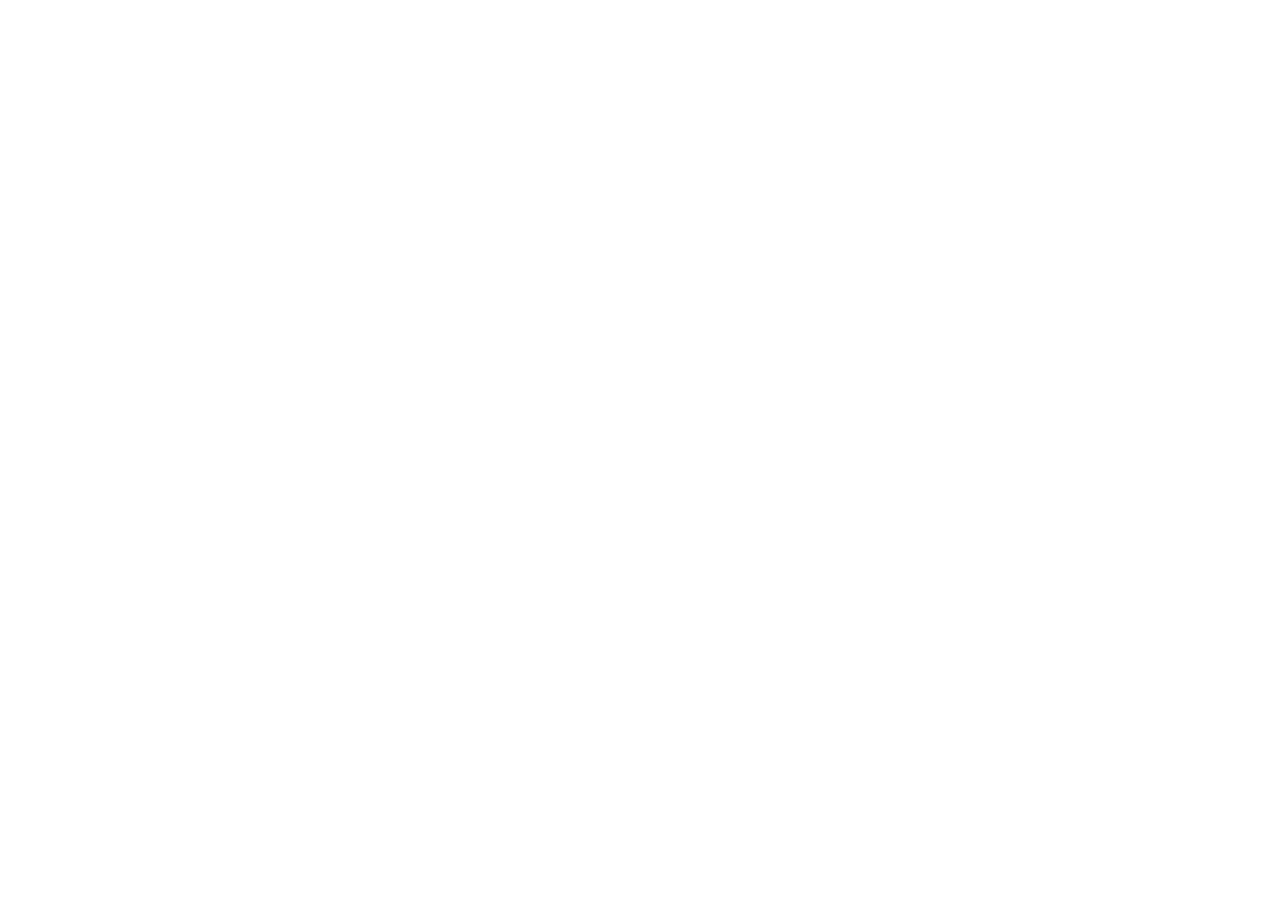
==== index.html @ 4673f3ad "quiz udkast" ====
<!DOCTYPE html>
<html lang="da">
<head>
    <meta charset="UTF-8">
    <meta name="viewport" content="width=device-width, initial-scale=1.0">
    <title>Document</title>
</head>
<body>
    
</body>
</html>
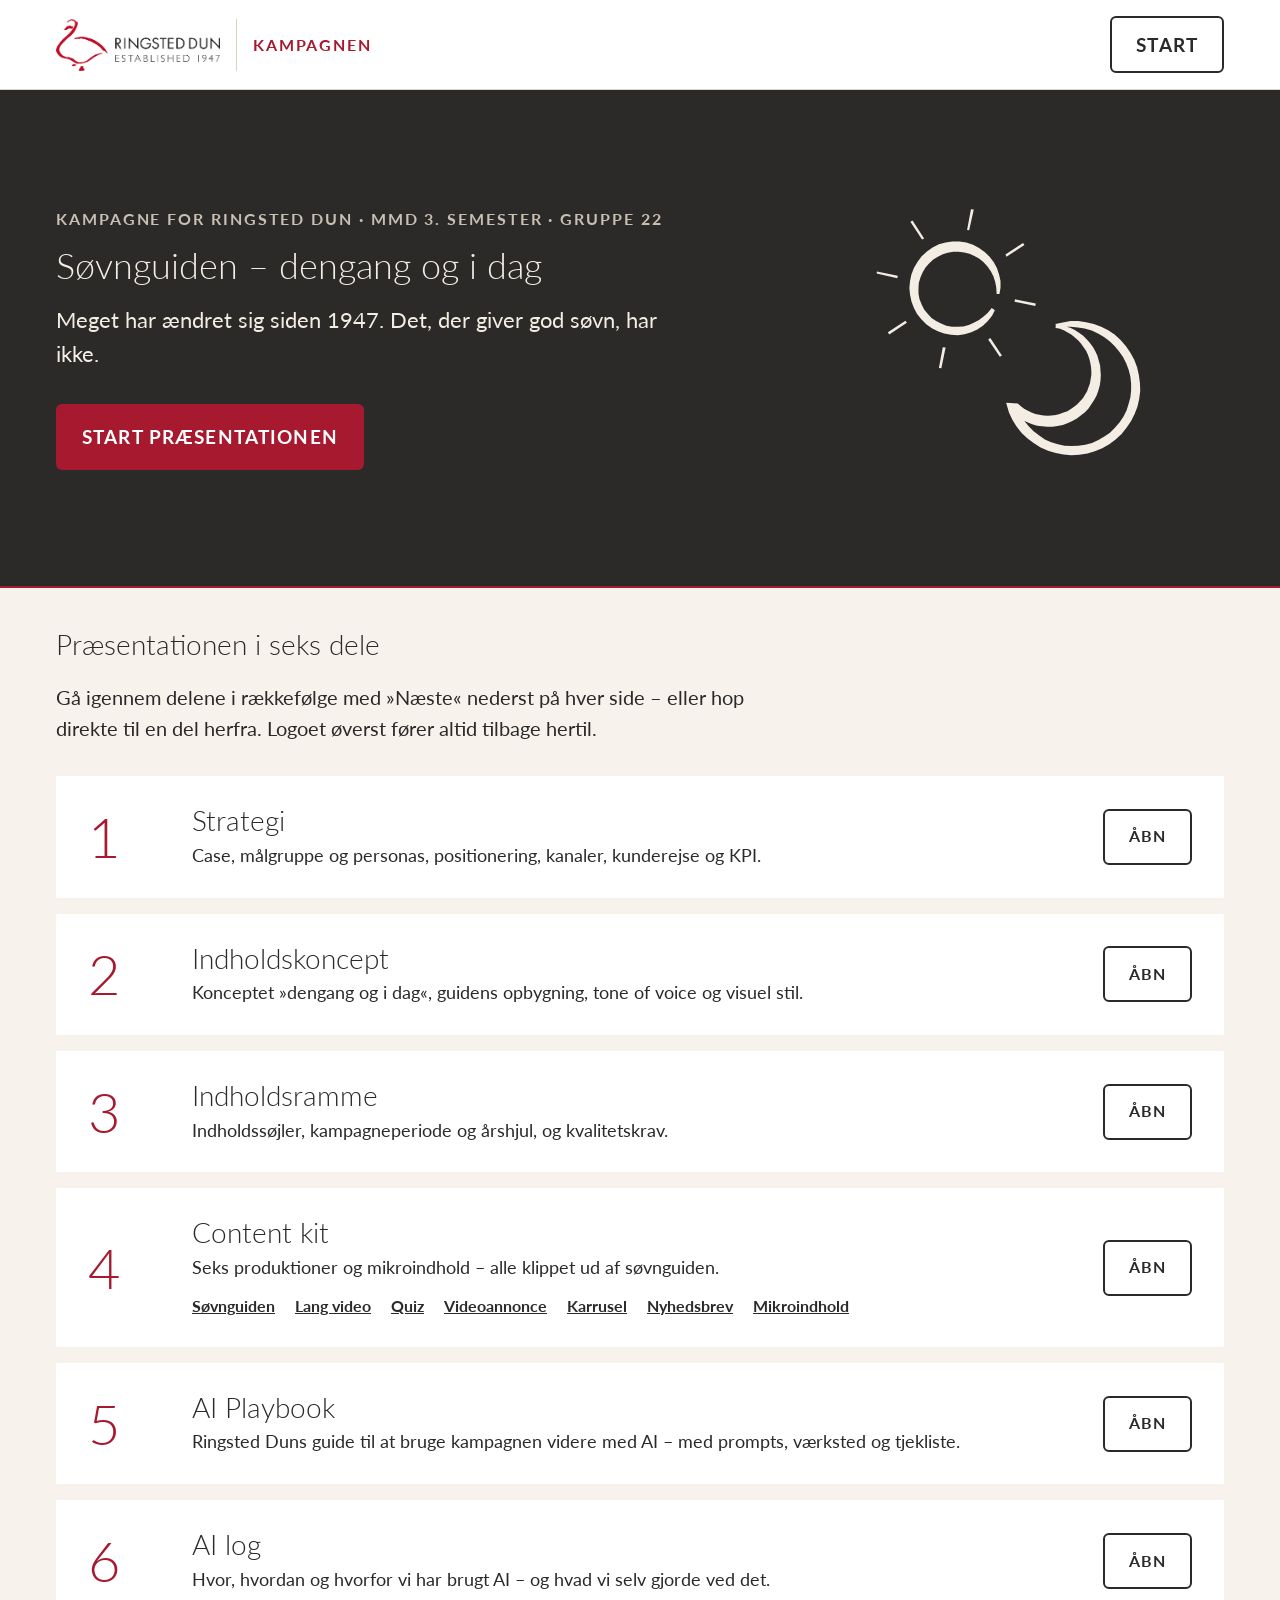
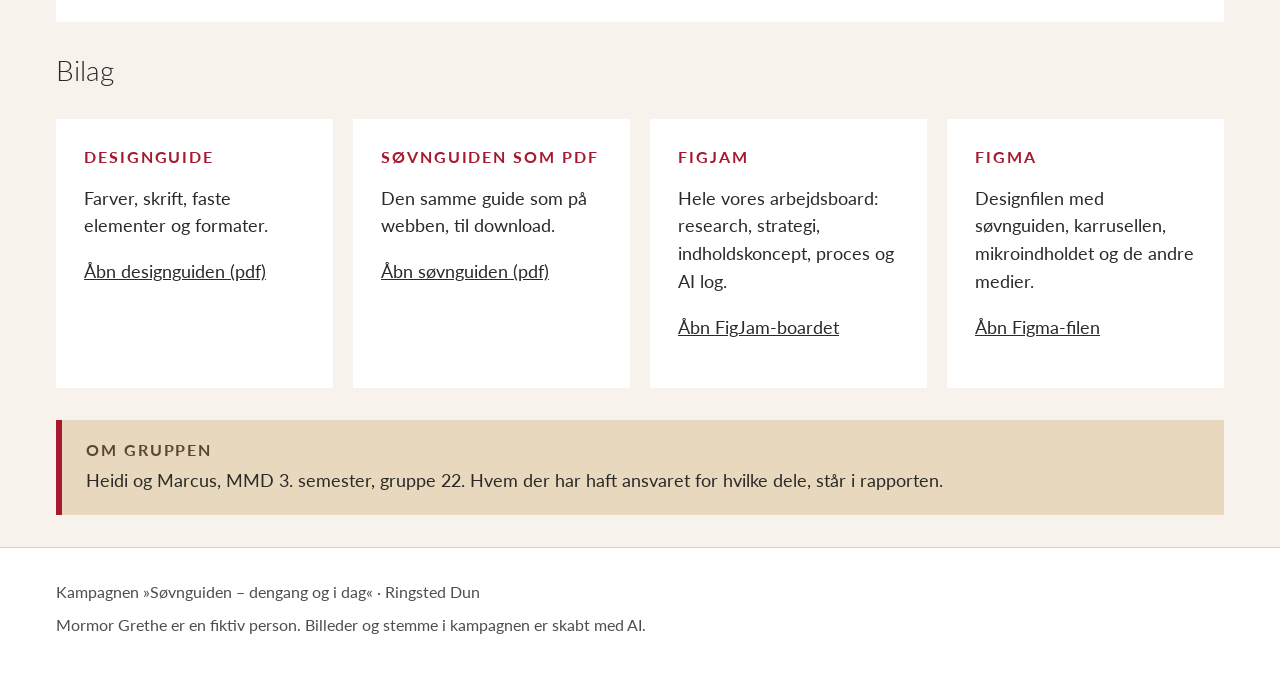
==== commit e0d25c60: "digital præsentation opsætning" ====
--- a/index.html
+++ b/index.html
@@ -1,11 +1,148 @@
 <!DOCTYPE html>
 <html lang="da">
 <head>
-    <meta charset="UTF-8">
-    <meta name="viewport" content="width=device-width, initial-scale=1.0">
-    <title>Document</title>
+  <meta charset="UTF-8">
+  <meta name="viewport" content="width=device-width, initial-scale=1.0">
+  <title>Søvnguiden – dengang og i dag · Kampagne for Ringsted Dun · Gruppe 22</title>
+  <!-- Skrifterne fra designguide v2: Lato til alt, EB Garamond kursiv kun til Grethes stemme -->
+  <link rel="preconnect" href="https://fonts.googleapis.com">
+  <link rel="preconnect" href="https://fonts.gstatic.com" crossorigin>
+  <link href="https://fonts.googleapis.com/css2?family=EB+Garamond:ital,wght@0,400..800;1,400..800&family=Lato:ital,wght@0,100;0,300;0,400;0,700;0,900;1,100;1,300;1,400;1,700;1,900&display=swap" rel="stylesheet">
+  <!-- Samme design som playbooken (playbook.css) + det nye til præsentationen (praesentation.css) -->
+  <link rel="stylesheet" href="css/playbook.css">
+  <link rel="stylesheet" href="css/praesentation.css">
 </head>
 <body>
-    
+
+  <a class="spring-over" href="#indhold">Spring til indholdet</a>
+
+  <header class="hoved">
+    <div class="hoved__linje indhold">
+      <a class="hoved__logo" href="index.html">
+        <img src="img/playbook/RDU_logo_aflang.png" alt="Ringsted Dun – Established 1947">
+        <span>Kampagnen</span>
+      </a>
+      <a class="knap knap--sekundaer hoved__pdf" href="strategi.html">Start</a>
+    </div>
+  </header>
+
+  <main id="indhold">
+
+    <!-- ===== FORSIDEBÅNDET ===== -->
+    <section class="forside" aria-labelledby="titel">
+      <div class="indhold forside__gitter">
+        <div>
+          <p class="forside__etiket">Kampagne for Ringsted Dun · MMD 3. semester · Gruppe 22</p>
+          <h1 class="forside__titel" id="titel">Søvnguiden – dengang og i dag</h1>
+          <p class="forside__tekst">Meget har ændret sig siden 1947. Det, der giver god søvn, har ikke.</p>
+          <a class="knap knap--primaer forside__knap" href="strategi.html">Start præsentationen</a>
+        </div>
+        <figure class="forside__illustration">
+          <img src="img/guide/sol_og_maane_hvid.svg" alt="">
+        </figure>
+      </div>
+    </section>
+
+    <div class="indhold">
+
+      <h2>Præsentationen i seks dele</h2>
+      <p class="ingress">Gå igennem delene i rækkefølge med »Næste« nederst på hver side – eller hop direkte til en del herfra. Logoet øverst fører altid tilbage hertil.</p>
+
+      <!-- ===== KAPITLERNE =====
+           Ét <li class="kapitel"> pr. del. Nummeret skrives af CSS (counter), så det passer af sig selv.
+           Ny del: kopiér et <li>, og husk at rette »Del x af 6« og Forrige/Næste på siderne -->
+      <ol class="kapitler">
+        <li class="kapitel">
+          <div>
+            <h3>Strategi</h3>
+            <p>Case, målgruppe og personas, positionering, kanaler, kunderejse og KPI.</p>
+          </div>
+          <a class="knap knap--sekundaer" href="strategi.html">Åbn <span class="sr-only">Strategi</span></a>
+        </li>
+        <li class="kapitel">
+          <div>
+            <h3>Indholdskoncept</h3>
+            <p>Konceptet »dengang og i dag«, guidens opbygning, tone of voice og visuel stil.</p>
+          </div>
+          <a class="knap knap--sekundaer" href="indholdskoncept.html">Åbn <span class="sr-only">Indholdskoncept</span></a>
+        </li>
+        <li class="kapitel">
+          <div>
+            <h3>Indholdsramme</h3>
+            <p>Indholdssøjler, kampagneperiode og årshjul, og kvalitetskrav.</p>
+          </div>
+          <a class="knap knap--sekundaer" href="indholdsramme.html">Åbn <span class="sr-only">Indholdsramme</span></a>
+        </li>
+        <li class="kapitel">
+          <div>
+            <h3>Content kit</h3>
+            <p>Seks produktioner og mikroindhold – alle klippet ud af søvnguiden.</p>
+            <ul class="kapitel__under" aria-label="Produktionerne">
+              <li><a href="guide.html">Søvnguiden</a></li>
+              <li><a href="content-kit.html#video">Lang video</a></li>
+              <li><a href="quiz.html">Quiz</a></li>
+              <li><a href="content-kit.html#annonce">Videoannonce</a></li>
+              <li><a href="content-kit.html#karrusel">Karrusel</a></li>
+              <li><a href="content-kit.html#nyhedsbrev">Nyhedsbrev</a></li>
+              <li><a href="content-kit.html#mikro">Mikroindhold</a></li>
+            </ul>
+          </div>
+          <a class="knap knap--sekundaer" href="content-kit.html">Åbn <span class="sr-only">Content kit</span></a>
+        </li>
+        <li class="kapitel">
+          <div>
+            <h3>AI Playbook</h3>
+            <p>Ringsted Duns guide til at bruge kampagnen videre med AI – med prompts, værksted og tjekliste.</p>
+          </div>
+          <a class="knap knap--sekundaer" href="playbook.html">Åbn <span class="sr-only">AI Playbook</span></a>
+        </li>
+        <li class="kapitel">
+          <div>
+            <h3>AI log</h3>
+            <p>Hvor, hvordan og hvorfor vi har brugt AI – og hvad vi selv gjorde ved det.</p>
+          </div>
+          <a class="knap knap--sekundaer" href="ai-log.html">Åbn <span class="sr-only">AI log</span></a>
+        </li>
+      </ol>
+
+      <h2>Bilag</h2>
+      <div class="kort-gitter kort-gitter--fire">
+        <article class="kort">
+          <h3>Designguide</h3>
+          <p>Farver, skrift, faste elementer og formater.</p>
+          <p><a href="../RD_Designguide.pdf">Åbn designguiden (pdf)</a></p>
+        </article>
+        <article class="kort">
+          <h3>Søvnguiden som pdf</h3>
+          <p>Den samme guide som på webben, til download.</p>
+          <p><a href="pdf/soevnguiden.pdf">Åbn søvnguiden (pdf)</a></p>
+        </article>
+        <article class="kort">
+          <h3>FigJam</h3>
+          <p>Hele vores arbejdsboard: research, strategi, indholdskoncept, proces og AI log.</p>
+          <p><a href="https://www.figma.com/board/niiu0S9VnHbLkp0h1nYT3d/Ringsted-Dun">Åbn FigJam-boardet</a></p>
+        </article>
+        <article class="kort">
+          <h3>Figma</h3>
+          <p>Designfilen med søvnguiden, karrusellen, mikroindholdet og de andre medier.</p>
+          <p><a href="https://www.figma.com/design/D2hHAomOqdgr0AzTombe8k/RD---Content--div.-medier-">Åbn Figma-filen</a></p>
+        </article>
+      </div>
+
+      <div class="note">
+        <h3>Om gruppen</h3>
+        <p>Heidi og Marcus, MMD 3. semester, gruppe 22. Hvem der har haft ansvaret for hvilke dele, står i rapporten.</p>
+      </div>
+
+    </div>
+  </main>
+
+  <footer class="bund">
+    <div class="indhold">
+      <p>Kampagnen »Søvnguiden – dengang og i dag« · Ringsted Dun</p>
+      <p>Mormor Grethe er en fiktiv person. Billeder og stemme i kampagnen er skabt med AI.</p>
+    </div>
+  </footer>
+
 </body>
-</html>+</html>
--- a/css/playbook.css
+++ b/css/playbook.css
@@ -0,0 +1,1649 @@
+@charset "UTF-8";
+.lato-thin {
+  font-family: "Lato", sans-serif;
+  font-weight: 100;
+  font-style: normal;
+}
+
+.lato-thin-italic {
+  font-family: "Lato", sans-serif;
+  font-weight: 100;
+  font-style: italic;
+}
+
+.lato-light {
+  font-family: "Lato", sans-serif;
+  font-weight: 300;
+  font-style: normal;
+}
+
+.lato-light-italic {
+  font-family: "Lato", sans-serif;
+  font-weight: 300;
+  font-style: italic;
+}
+
+.lato-regular {
+  font-family: "Lato", sans-serif;
+  font-weight: 400;
+  font-style: normal;
+}
+
+.lato-regular-italic {
+  font-family: "Lato", sans-serif;
+  font-weight: 400;
+  font-style: italic;
+}
+
+.lato-bold {
+  font-family: "Lato", sans-serif;
+  font-weight: 700;
+  font-style: normal;
+}
+
+.lato-bold-italic {
+  font-family: "Lato", sans-serif;
+  font-weight: 700;
+  font-style: italic;
+}
+
+.lato-black {
+  font-family: "Lato", sans-serif;
+  font-weight: 900;
+  font-style: normal;
+}
+
+.lato-black-italic {
+  font-family: "Lato", sans-serif;
+  font-weight: 900;
+  font-style: italic;
+}
+
+.eb-garamond-italic {
+  font-family: "EB Garamond", Georgia, serif;
+  font-optical-sizing: auto;
+  font-weight: 400;
+  font-style: italic;
+}
+
+* {
+  box-sizing: border-box;
+}
+
+body {
+  margin: 0;
+  background: #F7F3EC;
+  color: #2B2A29;
+  font-family: "Lato", sans-serif;
+  font-size: 1.125rem;
+  font-weight: 400;
+  line-height: 1.55;
+}
+
+h1, h2, h3 {
+  font-family: "Lato", sans-serif;
+  font-weight: 300;
+  line-height: 1.2;
+  margin: 0 0 1rem;
+}
+h1:focus, h2:focus, h3:focus {
+  outline: none;
+}
+
+h1 {
+  font-size: 2.25rem;
+}
+
+h2 {
+  font-size: 1.75rem;
+}
+
+img {
+  max-width: 100%;
+  display: block;
+}
+
+.top {
+  padding: 1rem 1.5rem;
+  border-bottom: 1px solid #D8D1C6;
+}
+.top__afsender {
+  font-family: "Lato", sans-serif;
+  font-size: 1rem;
+  font-weight: 700;
+  text-transform: uppercase;
+  letter-spacing: 0.12em;
+  margin: 0;
+  color: #A6192E;
+  text-align: center;
+}
+
+.bund {
+  max-width: 40rem;
+  margin: 3rem auto 0;
+  padding: 1.5rem;
+  border-top: 1px solid #D8D1C6;
+  color: #4F4E4D;
+  font-size: 1rem;
+}
+.bund p {
+  margin: 0 0 0.5rem;
+}
+
+.knap:focus-visible {
+  outline: 3px solid #A6192E;
+  outline-offset: 3px;
+}
+.knap {
+  display: block;
+  width: 100%;
+  min-height: 56px;
+  padding: 0.75rem 1.5rem;
+  border: 2px solid transparent;
+  border-radius: 6px;
+  font-family: "Lato", sans-serif;
+  font-size: 1.1875rem;
+  font-weight: 700;
+  text-transform: uppercase;
+  letter-spacing: 0.06em;
+  cursor: pointer;
+}
+.knap--primaer {
+  background: #A6192E;
+  color: #FFFFFF;
+  margin-top: 1.5rem;
+}
+.knap--primaer:hover {
+  background: #2B2A29;
+}
+.knap--valg {
+  font-family: "Lato", sans-serif;
+  font-size: 1.1875rem;
+  font-weight: 700;
+  text-transform: uppercase;
+  letter-spacing: 0.12em;
+  background: #FFFFFF;
+  color: #2B2A29;
+  border-color: #2B2A29;
+}
+.knap--valg:hover:not(:disabled) {
+  background: #E7D8BE;
+}
+.knap--valg:disabled {
+  cursor: default;
+  opacity: 0.55;
+}
+.knap--valgt:disabled {
+  opacity: 1;
+  background: #2B2A29;
+  color: #FFFFFF;
+}
+.knap--valgt.knap--rigtig:disabled {
+  background: #2F6B3A;
+  border-color: #2F6B3A;
+}
+.knap--sekundaer {
+  background: transparent;
+  color: #2B2A29;
+  border-color: #2B2A29;
+}
+.knap--sekundaer:hover {
+  background: #E7D8BE;
+}
+.knap--link {
+  background: none;
+  color: #2B2A29;
+  text-decoration: underline;
+  text-transform: none;
+  letter-spacing: 0;
+  font-size: 1.125rem;
+  font-weight: 400;
+  min-height: 48px;
+}
+
+body {
+  font-family: "Lato", sans-serif;
+}
+
+h1, h2, h3 {
+  font-family: "Lato", sans-serif;
+  font-weight: 300;
+  line-height: 1.2;
+}
+
+h3 {
+  font-size: 1.75rem;
+  margin: 2.5rem 0 0.75rem;
+}
+
+a {
+  color: #2B2A29;
+}
+
+code {
+  font-family: "Lato", sans-serif;
+  font-size: 0.9em;
+  background: #E7D8BE;
+  padding: 0.1rem 0.3rem;
+  overflow-wrap: anywhere;
+}
+
+.sr-only {
+  position: absolute;
+  width: 1px;
+  height: 1px;
+  overflow: hidden;
+  clip: rect(0, 0, 0, 0);
+  white-space: nowrap;
+}
+
+.spring-over {
+  position: absolute;
+  left: 8px;
+  top: -100px;
+  z-index: 100;
+  padding: 12px 18px;
+  background: #2B2A29;
+  color: #FFFFFF;
+  font-weight: 700;
+}
+
+.spring-over:focus {
+  top: 8px;
+}
+
+.indhold {
+  max-width: 76rem;
+  margin: 0 auto;
+  padding: 0 1.5rem;
+}
+
+.knap {
+  font-family: "Lato", sans-serif;
+  font-size: 1.1875rem;
+  text-transform: uppercase;
+  letter-spacing: 0.06em;
+  text-decoration: none;
+}
+
+.knap--sekundaer:hover {
+  background: #E7D8BE;
+}
+
+.knap--link {
+  text-transform: none;
+  letter-spacing: 0;
+  font-size: 1rem;
+}
+
+.hoved {
+  background: #FFFFFF;
+  border-bottom: 1px solid #D8D1C6;
+}
+
+.hoved__linje {
+  display: flex;
+  align-items: center;
+  justify-content: space-between;
+  gap: 1.5rem;
+  padding-top: 1rem;
+  padding-bottom: 1rem;
+}
+
+.hoved__logo {
+  display: flex;
+  align-items: center;
+  gap: 1rem;
+  text-decoration: none;
+}
+
+.hoved__logo img {
+  height: 52px;
+  width: auto;
+}
+
+.hoved__logo span {
+  margin: 0;
+  font-family: "Lato", sans-serif;
+  font-size: 1rem;
+  font-weight: 700;
+  letter-spacing: 0.12em;
+  text-transform: uppercase;
+  color: #A6192E;
+  padding-left: 1rem;
+  border-left: 1px solid #D8D1C6;
+  line-height: 52px;
+}
+
+.hoved__pdf {
+  display: inline-flex;
+  align-items: center;
+  flex-shrink: 0;
+  width: auto;
+  min-height: 48px;
+  font-size: 1.1875rem;
+}
+
+.soeg {
+  position: relative;
+  flex: 0 1 26rem;
+}
+
+.soeg input {
+  width: 100%;
+  min-height: 48px;
+  padding: 0.5rem 1rem;
+  border: 1px solid #D8D1C6;
+  border-radius: 24px;
+  background: #F7F3EC;
+  font-family: "Lato", sans-serif;
+  font-size: 1rem;
+}
+
+.soeg input:focus-visible {
+  outline: 3px solid #A6192E;
+  outline-offset: 2px;
+}
+
+.soeg__resultater {
+  position: absolute;
+  top: calc(100% + 0.5rem);
+  left: 0;
+  right: 0;
+  z-index: 50;
+  max-height: 70vh;
+  overflow-y: auto;
+  margin: 0;
+  padding: 0.5rem 0;
+  list-style: none;
+  background: #FFFFFF;
+  border: 1px solid #D8D1C6;
+  box-shadow: 0 8px 24px rgba(43, 42, 41, 0.12);
+}
+
+.soeg__resultater[hidden] {
+  display: none;
+}
+
+.soeg__resultater a {
+  display: block;
+  padding: 0.5rem 1rem;
+  text-decoration: none;
+}
+
+.soeg__resultater a:hover,
+.soeg__resultater a:focus-visible {
+  background: #E7D8BE;
+  outline: none;
+}
+
+.soeg__resultater small {
+  margin: 0;
+  font-family: "Lato", sans-serif;
+  font-size: 1rem;
+  font-weight: 700;
+  letter-spacing: 0.12em;
+  text-transform: uppercase;
+  color: #A6192E;
+  display: block;
+}
+
+.soeg__resultater mark {
+  background: #E7D8BE;
+  color: inherit;
+  font-weight: 700;
+}
+
+.soeg__tom {
+  padding: 0.5rem 1rem;
+  color: #4F4E4D;
+}
+
+.menu {
+  border-top: 1px solid #D8D1C6;
+}
+
+.menu ul {
+  display: flex;
+  flex-wrap: wrap;
+  gap: 0 2rem;
+  list-style: none;
+}
+
+.menu a {
+  display: block;
+  padding: 1rem 0 0.75rem;
+  border-bottom: 3px solid transparent;
+  text-decoration: none;
+  font-weight: 700;
+}
+
+.menu a:hover {
+  border-bottom-color: #D8D1C6;
+}
+
+.menu a:focus-visible {
+  outline: 3px solid #A6192E;
+  outline-offset: 2px;
+}
+
+.menu a.aktiv {
+  border-bottom-color: #A6192E;
+}
+
+@media (max-width: 700px) {
+  .hoved__linje {
+    flex-wrap: wrap;
+  }
+  .soeg {
+    flex-basis: 100%;
+  }
+  .menu ul {
+    gap: 0 1.25rem;
+  }
+}
+.afsnit[hidden] {
+  display: none;
+}
+
+.afsnit {
+  padding-bottom: 3rem;
+}
+
+.afsnit h2:focus,
+.afsnit h1:focus {
+  outline: none;
+}
+
+.afsnit__top {
+  margin-bottom: 2rem;
+  padding: 3rem 0 2rem;
+  border-bottom: 1px solid #D8D1C6;
+}
+
+.afsnit__top h2 {
+  font-size: 2.25rem;
+  margin-bottom: 0.5rem;
+}
+
+.afsnit__top p {
+  max-width: 44rem;
+  margin: 0;
+  font-size: 1.25rem;
+}
+
+.forside {
+  margin-bottom: 2.5rem;
+  padding: 4.5rem 0;
+  background: #2B2A29;
+  color: #F3EDE4;
+  border-bottom: 2px solid #A6192E;
+}
+
+.forside__gitter {
+  display: grid;
+  grid-template-columns: minmax(0, 1fr) minmax(0, 26rem);
+  gap: 3rem;
+  align-items: center;
+}
+
+.forside__illustration {
+  margin: 0;
+}
+
+.forside__illustration[hidden] {
+  display: none;
+}
+
+.forside__illustration img {
+  width: 100%;
+  max-height: 22rem;
+  -o-object-fit: contain;
+     object-fit: contain;
+}
+
+@media (max-width: 800px) {
+  .forside__gitter {
+    grid-template-columns: minmax(0, 1fr);
+  }
+  .forside__illustration img {
+    max-height: 14rem;
+  }
+}
+.forside__etiket {
+  margin: 0;
+  font-family: "Lato", sans-serif;
+  font-size: 1rem;
+  font-weight: 700;
+  letter-spacing: 0.12em;
+  text-transform: uppercase;
+  color: #C9BFB2;
+}
+
+.forside__titel {
+  margin: 0.75rem 0 1rem;
+  font-size: 2.25rem;
+  font-weight: 300;
+}
+
+.forside__tekst {
+  max-width: 40rem;
+  margin: 0;
+  font-size: 1.375rem;
+}
+
+.forside__knap {
+  display: inline-block;
+  width: auto;
+  margin-top: 2rem;
+  line-height: 2;
+}
+
+.bladr {
+  display: flex;
+  justify-content: space-between;
+  gap: 1rem;
+  max-width: 76rem;
+  margin: 3rem auto 0;
+  padding: 1.5rem 1.5rem 0;
+  border-top: 1px solid #D8D1C6;
+}
+
+.bladr a {
+  display: inline-flex;
+  flex-direction: column;
+  gap: 0.25rem;
+  min-height: 56px;
+  padding: 0.5rem 0;
+  text-decoration: none;
+}
+
+.bladr a:focus-visible {
+  outline: 3px solid #A6192E;
+  outline-offset: 3px;
+}
+
+.bladr a span {
+  margin: 0;
+  font-family: "Lato", sans-serif;
+  font-size: 1rem;
+  font-weight: 700;
+  letter-spacing: 0.12em;
+  text-transform: uppercase;
+  color: #A6192E;
+}
+
+.bladr a:hover strong {
+  text-decoration: underline;
+}
+
+.bladr__naeste {
+  margin-left: auto;
+  text-align: right;
+}
+
+.kort-gitter {
+  display: grid;
+  grid-template-columns: repeat(auto-fill, minmax(18rem, 1fr));
+  gap: 1.25rem;
+  margin: 2rem 0;
+}
+
+.kort-gitter--tre {
+  grid-template-columns: repeat(auto-fill, minmax(min(100%, 20rem), 1fr));
+}
+
+.kort {
+  background: #FFFFFF;
+  padding: 1.75rem;
+}
+
+.kort h3 {
+  margin: 0;
+  font-family: "Lato", sans-serif;
+  font-size: 1rem;
+  font-weight: 700;
+  letter-spacing: 0.12em;
+  text-transform: uppercase;
+  color: #A6192E;
+  margin-bottom: 0.75rem;
+}
+
+.kort ul,
+.kort ol {
+  margin: 0 0 0.75rem;
+  padding-left: 1.25rem;
+}
+
+.kort li {
+  margin-bottom: 0.4rem;
+}
+
+.to-spalter {
+  display: grid;
+  grid-template-columns: repeat(auto-fit, minmax(min(100%, 24rem), 1fr));
+  gap: 0 3rem;
+}
+
+.tabel-ramme {
+  overflow-x: auto;
+  margin-bottom: 1.5rem;
+}
+
+.tabel {
+  width: 100%;
+  border-collapse: collapse;
+  background: #FFFFFF;
+  font-size: 1rem;
+}
+
+.tabel th,
+.tabel td {
+  text-align: left;
+  vertical-align: top;
+  padding: 0.75rem 1rem;
+  border-bottom: 1px solid #D8D1C6;
+}
+
+.tabel th {
+  margin: 0;
+  font-family: "Lato", sans-serif;
+  font-size: 1rem;
+  font-weight: 700;
+  letter-spacing: 0.12em;
+  text-transform: uppercase;
+  color: #5B4632;
+  background: #E7D8BE;
+}
+
+.ordliste {
+  margin: 0;
+  background: #FFFFFF;
+  padding: 0.5rem 1.5rem;
+}
+
+.ordliste dt {
+  margin: 0;
+  font-family: "Lato", sans-serif;
+  font-size: 1rem;
+  font-weight: 700;
+  letter-spacing: 0.12em;
+  text-transform: uppercase;
+  color: #A6192E;
+  padding-top: 1rem;
+}
+
+.ordliste dd {
+  margin: 0.25rem 0 0;
+  padding-bottom: 1rem;
+  border-bottom: 1px solid #D8D1C6;
+}
+
+.ordliste dd:last-child {
+  border-bottom: 0;
+}
+
+.note {
+  margin: 2rem 0;
+  padding: 1.25rem 1.5rem;
+  background: #E7D8BE;
+  border-left: 6px solid #A6192E;
+}
+
+.note h3 {
+  margin: 0;
+  font-family: "Lato", sans-serif;
+  font-size: 1rem;
+  font-weight: 700;
+  letter-spacing: 0.12em;
+  text-transform: uppercase;
+  color: #5B4632;
+  margin-bottom: 0.5rem;
+}
+
+.note p {
+  margin: 0;
+}
+
+.laering {
+  padding-left: 1.5rem;
+}
+
+.laering li {
+  margin-bottom: 0.75rem;
+}
+
+.laering li::marker {
+  color: #A6192E;
+  font-weight: 700;
+}
+
+.soejler {
+  display: grid;
+  grid-template-columns: repeat(auto-fit, minmax(min(100%, 13rem), 1fr));
+  gap: 1rem;
+  margin-bottom: 2rem;
+}
+
+.soejle {
+  padding: 1.5rem;
+  background: #FFFFFF;
+}
+
+.soejle p {
+  margin: 0 0 0.75rem;
+}
+
+.soejle h4 {
+  margin: 0 0 0.25rem;
+  font-size: 1.375rem;
+  font-weight: 300;
+}
+
+.soejle__andel {
+  font-size: 2.5rem;
+  font-weight: 300;
+  line-height: 1;
+  color: #A6192E;
+}
+
+.soejle__spoergsmaal {
+  color: #5B4632;
+  font-weight: 700;
+}
+
+.soejle__eks {
+  padding-top: 0.75rem;
+  border-top: 1px solid #D8D1C6;
+  color: #4F4E4D;
+}
+
+.tabel--tal td + td {
+  text-align: center;
+}
+
+.tabel--tal small {
+  display: block;
+  color: #4F4E4D;
+  font-size: 1rem;
+}
+
+.maaneder {
+  display: grid;
+  grid-template-columns: repeat(auto-fill, minmax(min(100%, 15rem), 1fr));
+  gap: 1rem;
+  margin: 0;
+  padding: 0;
+  list-style: none;
+}
+
+.maaned {
+  padding: 1.25rem;
+  background: #FFFFFF;
+}
+
+.maaned p {
+  margin: 0 0 0.5rem;
+}
+
+.maaned__navn {
+  margin: 0;
+  font-family: "Lato", sans-serif;
+  font-size: 1rem;
+  font-weight: 700;
+  letter-spacing: 0.12em;
+  text-transform: uppercase;
+  color: #A6192E;
+}
+
+.maaned__fase {
+  font-weight: 700;
+}
+
+.maaned--kampagne {
+  background: #E7D8BE;
+  border-left: 6px solid #A6192E;
+}
+
+.faner {
+  display: flex;
+  flex-wrap: wrap;
+  gap: 0.5rem;
+  margin-bottom: 2rem;
+}
+
+.faner[hidden] {
+  display: none;
+}
+
+.faner .knap {
+  display: inline-block;
+  width: auto;
+  min-height: 48px;
+  font-size: 1rem;
+}
+
+.faner .knap--aktiv {
+  background: #2B2A29;
+  color: #FFFFFF;
+  border-color: #2B2A29;
+}
+
+.vaerksted {
+  display: grid;
+  grid-template-columns: minmax(0, 1fr) minmax(0, 26rem);
+  gap: 3rem;
+  align-items: start;
+}
+
+.vaerksted[hidden] {
+  display: none;
+}
+
+.vaerksted__side {
+  position: sticky;
+  top: 1rem;
+}
+
+@media (max-width: 1000px) {
+  .vaerksted {
+    grid-template-columns: minmax(0, 1fr);
+  }
+  .vaerksted__side {
+    position: static;
+  }
+}
+.side__etiket {
+  margin: 0;
+  font-family: "Lato", sans-serif;
+  font-size: 1rem;
+  font-weight: 700;
+  letter-spacing: 0.12em;
+  text-transform: uppercase;
+  color: #5B4632;
+  margin: 0 0 0.75rem;
+}
+
+.trin {
+  list-style: none;
+  margin: 0;
+  padding: 0;
+  counter-reset: trin;
+}
+
+.trin > li {
+  counter-increment: trin;
+  padding: 0 0 2.5rem 1.5rem;
+  border-left: 2px solid #D8D1C6;
+}
+
+.trin > li:last-child {
+  padding-bottom: 0;
+}
+
+.trin > li > h3 {
+  margin: 0 0 0.75rem;
+}
+
+.trin > li > h3::before {
+  margin: 0;
+  font-family: "Lato", sans-serif;
+  font-size: 1rem;
+  font-weight: 700;
+  letter-spacing: 0.12em;
+  text-transform: uppercase;
+  color: #A6192E;
+  content: "Trin " counter(trin);
+  display: block;
+  margin-bottom: 0.25rem;
+}
+
+.trin ul {
+  padding-left: 1.25rem;
+}
+
+.trin li li {
+  margin-bottom: 0.4rem;
+}
+
+.fakta {
+  margin: 0;
+  padding: 0.5rem 1.5rem;
+  background: #FFFFFF;
+}
+
+.fakta dt {
+  margin: 0;
+  font-family: "Lato", sans-serif;
+  font-size: 1rem;
+  font-weight: 700;
+  letter-spacing: 0.12em;
+  text-transform: uppercase;
+  color: #A6192E;
+  padding-top: 1rem;
+}
+
+.fakta dd {
+  margin: 0.25rem 0 0;
+  padding-bottom: 1rem;
+  border-bottom: 1px solid #D8D1C6;
+}
+
+.fakta dd:last-child {
+  border-bottom: 0;
+}
+
+.felter {
+  padding: 1.5rem;
+  background: #FFFFFF;
+}
+
+.felt {
+  margin: 0 0 1.25rem;
+  padding: 0;
+  border: 0;
+}
+
+.felt__navn {
+  margin: 0;
+  font-family: "Lato", sans-serif;
+  font-size: 1rem;
+  font-weight: 700;
+  letter-spacing: 0.12em;
+  text-transform: uppercase;
+  color: #5B4632;
+  display: block;
+  margin-bottom: 0.5rem;
+}
+
+.felt input[type=file] {
+  max-width: 100%;
+  font-size: 1rem;
+}
+
+.felt textarea {
+  width: 100%;
+  padding: 0.75rem;
+  border: 1px solid #D8D1C6;
+  border-radius: 4px;
+  font-family: "Lato", sans-serif;
+  font-size: 1rem;
+  line-height: 1.5;
+}
+
+.felt input:focus-visible,
+.felt textarea:focus-visible {
+  outline: 3px solid #A6192E;
+  outline-offset: 3px;
+}
+
+.felt__valg {
+  display: flex;
+  gap: 0.5rem;
+  align-items: flex-start;
+  margin-bottom: 0.5rem;
+}
+
+.felt__valg input {
+  flex-shrink: 0;
+  width: 22px;
+  height: 22px;
+  margin: 0.15rem 0 0;
+  accent-color: #A6192E;
+}
+
+.felt__hjaelp {
+  margin: 0.5rem 0 0;
+  color: #4F4E4D;
+}
+
+.opslag {
+  overflow: hidden;
+  background: #FFFFFF;
+  border: 1px solid #D8D1C6;
+  border-radius: 8px;
+}
+
+.opslag__hoved {
+  display: flex;
+  gap: 0.75rem;
+  align-items: center;
+  padding: 0.75rem 1rem;
+}
+
+.opslag__logo {
+  width: 44px;
+  height: 44px;
+  padding: 4px;
+  -o-object-fit: contain;
+     object-fit: contain;
+  border: 1px solid #D8D1C6;
+  border-radius: 50%;
+  background: #F7F3EC;
+}
+
+.opslag__navn {
+  margin: 0;
+  font-weight: 700;
+  font-size: 1rem;
+}
+
+.opslag__tid {
+  margin: 0;
+  color: #4F4E4D;
+  font-size: 1rem;
+}
+
+.opslag__tekst {
+  padding: 0 1rem 0.75rem;
+  white-space: pre-line;
+  font-size: 1rem;
+  line-height: 1.45;
+}
+
+.opslag__se-mere {
+  padding: 0;
+  border: 0;
+  background: none;
+  font: inherit;
+  font-weight: 700;
+  color: #4F4E4D;
+  text-decoration: underline;
+  cursor: pointer;
+}
+
+.karrusel {
+  position: relative;
+}
+
+.karrusel:focus-visible {
+  outline: 3px solid #A6192E;
+  outline-offset: 3px;
+}
+
+.karrusel__vindue {
+  overflow: hidden;
+}
+
+.karrusel__spor {
+  display: flex;
+  transition: transform 0.35s ease;
+}
+
+.karrusel__slide {
+  position: relative;
+  flex: 0 0 100%;
+  margin: 0;
+  aspect-ratio: 4/5;
+  background: #D8D1C6;
+}
+
+.karrusel__slide img {
+  width: 100%;
+  height: 100%;
+  -o-object-fit: cover;
+     object-fit: cover;
+}
+
+.karrusel__maerke {
+  position: absolute;
+  left: 0.5rem;
+  bottom: 0.5rem;
+  padding: 0.2rem 0.5rem;
+  background: rgba(43, 42, 41, 0.8);
+  color: #F3EDE4;
+  font-size: 1rem;
+}
+
+.karrusel__pil {
+  position: absolute;
+  top: 50%;
+  transform: translateY(-50%);
+  width: 48px;
+  height: 48px;
+  border: 0;
+  border-radius: 50%;
+  background: rgba(255, 255, 255, 0.9);
+  color: #2B2A29;
+  font-size: 2rem;
+  line-height: 1;
+  cursor: pointer;
+}
+
+.karrusel__pil:focus-visible {
+  outline: 3px solid #A6192E;
+  outline-offset: 3px;
+}
+
+.karrusel__pil--forrige {
+  left: 0.5rem;
+}
+
+.karrusel__pil--naeste {
+  right: 0.5rem;
+}
+
+.karrusel__pil:disabled {
+  display: none;
+}
+
+.karrusel__nr {
+  margin: 0.5rem 0 0.75rem;
+  text-align: center;
+  color: #4F4E4D;
+  font-size: 1rem;
+}
+
+.ab {
+  margin-bottom: 1rem;
+}
+
+.kontrol {
+  list-style: none;
+  margin: 0 0 1rem;
+  padding: 0;
+}
+
+.kontrol li {
+  position: relative;
+  padding: 0.5rem 0 0.5rem 2rem;
+  border-bottom: 1px solid #D8D1C6;
+  font-size: 1rem;
+}
+
+.kontrol li::before {
+  position: absolute;
+  left: 0.25rem;
+  top: 0.5rem;
+  font-weight: 700;
+}
+
+.kontrol--ok::before {
+  content: "✓";
+  color: #2B2A29;
+}
+
+.kontrol--obs::before {
+  content: "!";
+  color: #A6192E;
+}
+
+.vaerksted__side .opslag + .side__etiket {
+  margin-top: 1.5rem;
+}
+
+.prompt {
+  background: #E7D8BE;
+  border-left: 6px solid #A6192E;
+  margin-bottom: 1.5rem;
+}
+
+.prompt__hoved {
+  display: flex;
+  justify-content: space-between;
+  align-items: center;
+  gap: 1rem;
+  padding: 0.75rem 1.25rem;
+  border-bottom: 1px solid rgba(91, 70, 50, 0.25);
+}
+
+.prompt__titel {
+  margin: 0;
+  font-family: "Lato", sans-serif;
+  font-size: 1rem;
+  font-weight: 700;
+  letter-spacing: 0.12em;
+  text-transform: uppercase;
+  color: #5B4632;
+}
+
+.prompt pre {
+  margin: 0;
+  padding: 1.25rem;
+  white-space: pre-wrap;
+  font-family: "Lato", sans-serif;
+  font-size: 1rem;
+  line-height: 1.5;
+}
+
+.prompt .knap {
+  width: auto;
+  min-height: 48px;
+  padding: 0.5rem 1rem;
+  font-size: 1.1875rem;
+  background: #FFFFFF;
+}
+
+.kopi-status {
+  margin: 0;
+  padding: 0 1.25rem;
+  color: #5B4632;
+  font-weight: 700;
+}
+
+.kopi-status:not(:empty) {
+  padding-bottom: 1rem;
+}
+
+.tjekblok {
+  padding: 1.5rem;
+  background: #FFFFFF;
+}
+
+.tjekblok > p:first-child {
+  margin-top: 0;
+}
+
+.tjekliste {
+  list-style: none;
+  padding: 0;
+  margin: 0 0 1rem;
+}
+
+.tjekliste li {
+  margin-bottom: 0.75rem;
+}
+
+.tjekliste label {
+  display: flex;
+  gap: 0.75rem;
+  align-items: flex-start;
+  cursor: pointer;
+}
+
+.tjekliste input {
+  flex-shrink: 0;
+  width: 28px;
+  height: 28px;
+  margin: 0;
+  accent-color: #A6192E;
+}
+
+.tjekliste input:focus-visible {
+  outline: 3px solid #A6192E;
+  outline-offset: 3px;
+}
+
+.tjekliste-status {
+  font-weight: 700;
+  color: #5B4632;
+}
+
+.fundet {
+  animation: fundet 2s ease;
+}
+
+@keyframes fundet {
+  0%, 40% {
+    background: #E7D8BE;
+  }
+  100% {
+    background: transparent;
+  }
+}
+.bund {
+  max-width: none;
+  margin-top: 0;
+  padding: 2rem 0;
+  background: #FFFFFF;
+  border-top: 1px solid #D8D1C6;
+  color: #4F4E4D;
+}
+
+@media print {
+  .menu,
+  .soeg,
+  .hoved__pdf,
+  .faner,
+  .bladr,
+  .felter,
+  .karrusel__pil,
+  .prompt .knap,
+  #nulstil,
+  .spring-over {
+    display: none;
+  }
+  .afsnit[hidden],
+  .vaerksted[hidden] {
+    display: block;
+  }
+  .vaerksted {
+    display: block;
+  }
+  .vaerksted__side {
+    position: static;
+    margin-top: 2rem;
+  }
+  .afsnit {
+    -moz-column-break-before: page;
+         break-before: page;
+  }
+  .afsnit:first-of-type {
+    -moz-column-break-before: auto;
+         break-before: auto;
+  }
+}
+.felt select,
+.felt input[type=text] {
+  width: 100%;
+  min-height: 48px;
+  padding: 0.5rem 0.75rem;
+  border: 1px solid #D8D1C6;
+  border-radius: 4px;
+  background: #FFFFFF;
+  font-family: "Lato", sans-serif;
+  font-size: 1rem;
+}
+
+.felt select:focus-visible,
+.felt input[type=text]:focus-visible {
+  outline: 3px solid #A6192E;
+  outline-offset: 3px;
+}
+
+.felt--to {
+  display: grid;
+  grid-template-columns: minmax(0, 2fr) minmax(0, 1fr);
+  gap: 1rem;
+}
+
+.rette summary {
+  cursor: pointer;
+  font-weight: 700;
+  min-height: 48px;
+  display: flex;
+  align-items: center;
+}
+
+.rette summary:focus-visible {
+  outline: 3px solid #A6192E;
+  outline-offset: 3px;
+}
+
+.rette .felt__navn {
+  margin-top: 1rem;
+}
+
+.felt__hent {
+  width: auto;
+  margin-bottom: 0.5rem;
+}
+
+.galleri {
+  display: grid;
+  grid-template-columns: repeat(auto-fill, minmax(8.5rem, 1fr));
+  gap: 0.75rem;
+}
+
+.galleri__billede {
+  position: relative;
+  display: flex;
+  flex-direction: column;
+  padding: 0;
+  border: 2px solid #D8D1C6;
+  background: #F7F3EC;
+  text-align: left;
+  cursor: pointer;
+}
+
+.galleri__billede img {
+  width: 100%;
+  aspect-ratio: 16/9;
+  -o-object-fit: cover;
+     object-fit: cover;
+}
+
+.galleri__navn {
+  padding: 0.25rem 0.5rem 0.4rem;
+  font-family: "Lato", sans-serif;
+  font-size: 1rem;
+  line-height: 1.3;
+  color: #2B2A29;
+}
+
+.galleri__billede:hover {
+  border-color: #5B4632;
+}
+
+.galleri__billede:focus-visible {
+  outline: 3px solid #A6192E;
+  outline-offset: 3px;
+}
+
+.galleri__billede[aria-pressed=true] {
+  border-color: #A6192E;
+}
+
+.galleri__nr {
+  position: absolute;
+  top: 0.4rem;
+  left: 0.4rem;
+  min-width: 2rem;
+  height: 2rem;
+  padding: 0 0.4rem;
+  border-radius: 1rem;
+  background: #A6192E;
+  color: #FFFFFF;
+  font-family: "Lato", sans-serif;
+  font-size: 1rem;
+  font-weight: 700;
+  line-height: 2rem;
+  text-align: center;
+}
+
+.galleri__nr:empty {
+  display: none;
+}
+
+.billedpar {
+  position: relative;
+  margin: 0;
+  aspect-ratio: 1/1;
+  overflow: hidden;
+  background: #D8D1C6;
+}
+
+.billedpar--bred {
+  aspect-ratio: 16/9;
+}
+
+.billedpar img {
+  position: absolute;
+  inset: 0;
+  width: 100%;
+  height: 100%;
+  -o-object-fit: cover;
+     object-fit: cover;
+}
+
+.billedpar .billedpar__idag {
+  clip-path: inset(0 0 0 50%);
+}
+
+.billedpar--enkelt .billedpar__idag {
+  clip-path: none;
+}
+
+.billedpar__traad {
+  position: absolute;
+  top: 0;
+  bottom: 0;
+  left: 50%;
+  width: 2px;
+  transform: translateX(-50%);
+  background: #A6192E;
+}
+
+.vaerksted--mail {
+  grid-template-columns: minmax(0, 1fr) minmax(0, 37.5rem);
+}
+
+@media (max-width: 1000px) {
+  .vaerksted--mail {
+    grid-template-columns: minmax(0, 1fr);
+  }
+}
+.indbakke {
+  margin-bottom: 1.5rem;
+  padding: 0.75rem 1rem;
+  background: #FFFFFF;
+  border-left: 2px solid #A6192E;
+}
+
+.indbakke p {
+  margin: 0;
+}
+
+.indbakke__afsender {
+  font-weight: 700;
+}
+
+.indbakke__emne {
+  font-weight: 700;
+}
+
+.indbakke__pre {
+  color: #4F4E4D;
+  font-size: 1rem;
+}
+
+.mail {
+  max-width: 600px;
+  margin-bottom: 1.5rem;
+  background: #F7F3EC;
+  border: 1px solid #D8D1C6;
+}
+
+.mail p {
+  margin: 0;
+}
+
+.mail .mail__etiket {
+  margin-bottom: 0.4rem;
+}
+
+.mail .mail__afsender {
+  margin-top: 0.25rem;
+}
+
+.mail__hilsen {
+  white-space: pre-line;
+}
+
+.mail__top {
+  padding: 1.25rem;
+  background: #FFFFFF;
+  text-align: center;
+}
+
+.mail__logo {
+  display: inline-block;
+  height: 44px;
+  width: auto;
+}
+
+.mail__indhold {
+  display: flex;
+  flex-direction: column;
+  gap: 1.25rem;
+  padding: 1.5rem;
+}
+
+.mail__etiket {
+  margin-bottom: 0.4rem;
+  font-family: "Lato", sans-serif;
+  font-size: 1rem;
+  font-weight: 700;
+  letter-spacing: 0.12em;
+  text-transform: uppercase;
+  color: #5B4632;
+}
+
+.mail__etiket--roed {
+  color: #A6192E;
+}
+
+.mail__citat {
+  font-family: "EB Garamond", Georgia, serif;
+  font-style: italic;
+  font-size: 1.375rem;
+  line-height: 1.4;
+  color: #5B4632;
+}
+
+.mail__afsender {
+  margin-top: 0.25rem;
+  color: #5B4632;
+  font-size: 1rem;
+}
+
+.mail__dengang {
+  margin: 0;
+  padding: 1rem 1.25rem;
+  background: #E7D8BE;
+}
+
+.mail__idag {
+  padding: 1rem 1.25rem;
+  background: #FFFFFF;
+  border-top: 2px solid #A6192E;
+}
+
+.mail__idag p + p {
+  margin-top: 0.75rem;
+}
+
+.mail__proev {
+  padding: 1rem 1.25rem;
+  background: #E7D8BE;
+  border-left: 4px solid #A6192E;
+}
+
+.mail__mormor {
+  padding-top: 1rem;
+  border-top: 1px solid #D8D1C6;
+}
+
+.mail__knap-plads {
+  text-align: center;
+}
+
+.mail__knap {
+  display: inline-block;
+  min-height: 56px;
+  padding: 1rem 1.75rem;
+  border-radius: 6px;
+  background: #A6192E;
+  color: #FFFFFF;
+  font-family: "Lato", sans-serif;
+  font-size: 1.1875rem;
+  font-weight: 700;
+  letter-spacing: 0.06em;
+  text-transform: uppercase;
+  text-decoration: none;
+}
+
+.mail__knap:hover {
+  background: #2B2A29;
+}
+
+.mail__knap:focus-visible {
+  outline: 3px solid #A6192E;
+  outline-offset: 3px;
+}
+
+.mail__bund {
+  padding: 1.25rem 1.5rem;
+  border-top: 1px solid #D8D1C6;
+  color: #4F4E4D;
+  font-size: 1rem;
+  text-align: center;
+}
+
+.mail__bund p + p {
+  margin-top: 0.5rem;
+}
+
+.mail__afmeld {
+  text-decoration: underline;
+}
--- a/css/praesentation.css
+++ b/css/praesentation.css
@@ -0,0 +1,622 @@
+@charset "UTF-8";
+.hoved__hoejre {
+  display: flex;
+  align-items: center;
+  gap: 1.25rem;
+}
+
+.hoved__trin {
+  margin: 0;
+  font-family: "Lato", sans-serif;
+  font-size: 1rem;
+  font-weight: 700;
+  letter-spacing: 0.12em;
+  text-transform: uppercase;
+  color: #4F4E4D;
+  white-space: nowrap;
+}
+
+@media (max-width: 700px) {
+  .hoved__trin {
+    display: none;
+  }
+}
+.sidenav {
+  position: sticky;
+  top: 0;
+  z-index: 20;
+  margin: -2.5rem 0 2.5rem;
+  background: #FFFFFF;
+  border-bottom: 1px solid #D8D1C6;
+}
+.sidenav ul {
+  display: flex;
+  flex-wrap: wrap;
+  gap: 0 2rem;
+  margin: 0;
+  padding: 0;
+  list-style: none;
+}
+.sidenav a {
+  display: block;
+  padding: 1rem 0 0.75rem;
+  border-bottom: 3px solid transparent;
+  font-weight: 700;
+  text-decoration: none;
+}
+.sidenav a:hover {
+  border-bottom-color: #A6192E;
+}
+.sidenav a:focus-visible {
+  outline: 3px solid #A6192E;
+  outline-offset: 2px;
+}
+
+@media (max-width: 700px) {
+  .sidenav ul {
+    flex-wrap: nowrap;
+    gap: 0 1.25rem;
+    overflow-x: auto;
+    white-space: nowrap;
+  }
+}
+.del {
+  scroll-margin-top: 5rem;
+  padding-bottom: 1rem;
+}
+.del > h2 {
+  margin-top: 0;
+  font-size: 2.25rem;
+}
+
+.del + .del {
+  margin-top: 3.5rem;
+  padding-top: 2rem;
+  border-top: 1px solid #D8D1C6;
+}
+
+.ingress {
+  max-width: 46rem;
+  font-size: 1.25rem;
+}
+
+.del__etiket {
+  margin: 0;
+  font-family: "Lato", sans-serif;
+  font-size: 1rem;
+  font-weight: 700;
+  letter-spacing: 0.12em;
+  text-transform: uppercase;
+  color: #A6192E;
+  margin-bottom: 0.5rem;
+}
+
+.udsagn {
+  margin: 2rem 0;
+  padding: 2rem 2.5rem;
+  background: #FFFFFF;
+  border-left: 6px solid #A6192E;
+}
+.udsagn p {
+  margin: 0;
+  font-size: 1.625rem;
+  font-weight: 300;
+  line-height: 1.35;
+}
+.udsagn footer {
+  margin: 0;
+  font-family: "Lato", sans-serif;
+  font-size: 1rem;
+  font-weight: 700;
+  letter-spacing: 0.12em;
+  text-transform: uppercase;
+  color: #5B4632;
+  margin-top: 1rem;
+}
+
+.personaer {
+  display: grid;
+  grid-template-columns: repeat(auto-fit, minmax(min(100%, 28rem), 1fr));
+  gap: 1.25rem;
+  margin: 2rem 0;
+}
+
+.persona {
+  display: grid;
+  grid-template-columns: 9rem minmax(0, 1fr);
+  gap: 1.5rem;
+  align-items: start;
+  padding: 1.75rem;
+  background: #FFFFFF;
+}
+.persona img {
+  width: 9rem;
+  height: 9rem;
+  -o-object-fit: cover;
+     object-fit: cover;
+  -o-object-position: top;
+     object-position: top;
+  border-radius: 50%;
+}
+.persona__navn {
+  margin: 0 0 0.25rem;
+  font-size: 1.75rem;
+}
+.persona__rolle {
+  margin: 0;
+  font-family: "Lato", sans-serif;
+  font-size: 1rem;
+  font-weight: 700;
+  letter-spacing: 0.12em;
+  text-transform: uppercase;
+  color: #A6192E;
+  margin-bottom: 1rem;
+}
+.persona ul {
+  margin: 0;
+  padding-left: 1.25rem;
+}
+.persona li {
+  margin-bottom: 0.4rem;
+}
+
+.persona__initial {
+  display: grid;
+  place-items: center;
+  width: 9rem;
+  height: 9rem;
+  border-radius: 50%;
+  background: #E7D8BE;
+  color: #5B4632;
+  font-size: 3rem;
+  font-weight: 300;
+}
+
+@media (max-width: 600px) {
+  .persona {
+    grid-template-columns: minmax(0, 1fr);
+  }
+}
+.rejse {
+  display: grid;
+  grid-template-columns: repeat(5, minmax(0, 1fr));
+  gap: 0;
+  margin: 2rem 0;
+  padding: 0;
+  list-style: none;
+  counter-reset: rejse;
+}
+.rejse li {
+  position: relative;
+  counter-increment: rejse;
+  padding: 1.5rem 1.25rem;
+  background: #FFFFFF;
+  border-top: 2px solid #A6192E;
+  border-right: 1px solid #D8D1C6;
+}
+.rejse li:last-child {
+  border-right: 0;
+}
+.rejse li::before {
+  margin: 0;
+  font-family: "Lato", sans-serif;
+  font-size: 1rem;
+  font-weight: 700;
+  letter-spacing: 0.12em;
+  text-transform: uppercase;
+  color: #A6192E;
+  content: "Trin " counter(rejse);
+  display: block;
+  margin-bottom: 0.5rem;
+}
+.rejse__navn {
+  margin: 0 0 0.5rem;
+  font-size: 1.375rem;
+  font-weight: 300;
+}
+.rejse p {
+  margin: 0 0 0.5rem;
+  font-size: 1rem;
+}
+.rejse__kanal {
+  color: #4F4E4D;
+}
+
+@media (max-width: 900px) {
+  .rejse {
+    grid-template-columns: minmax(0, 1fr);
+  }
+  .rejse li {
+    border-right: 0;
+    border-top: 0;
+    border-left: 2px solid #A6192E;
+    border-bottom: 1px solid #D8D1C6;
+  }
+}
+.kpi {
+  display: grid;
+  grid-template-columns: auto minmax(0, 1fr);
+  gap: 2.5rem;
+  align-items: center;
+  margin: 2rem 0;
+  padding: 2rem 2.5rem;
+  background: #2B2A29;
+  color: #F3EDE4;
+  border-bottom: 2px solid #A6192E;
+}
+.kpi__tal {
+  margin: 0;
+  font-size: 6rem;
+  font-weight: 300;
+  line-height: 1;
+}
+.kpi__etiket {
+  margin: 0;
+  font-family: "Lato", sans-serif;
+  font-size: 1rem;
+  font-weight: 700;
+  letter-spacing: 0.12em;
+  text-transform: uppercase;
+  color: #C9BFB2;
+  margin-bottom: 0.5rem;
+}
+.kpi p {
+  margin: 0 0 0.5rem;
+}
+
+@media (max-width: 600px) {
+  .kpi {
+    grid-template-columns: minmax(0, 1fr);
+    gap: 1rem;
+  }
+}
+.kort-gitter--fire {
+  grid-template-columns: repeat(auto-fit, minmax(min(100%, 14rem), 1fr));
+}
+
+.tolag {
+  display: grid;
+  grid-template-columns: repeat(2, minmax(0, 1fr));
+  gap: 1rem;
+  margin: 2rem 0;
+}
+.tolag figure {
+  margin: 0;
+}
+.tolag img {
+  width: 100%;
+  aspect-ratio: 4/3;
+  -o-object-fit: cover;
+     object-fit: cover;
+}
+.tolag figcaption {
+  padding: 1rem 1.25rem;
+  font-size: 1rem;
+}
+.tolag__dengang figcaption {
+  background: #E7D8BE;
+  color: #5B4632;
+}
+.tolag__idag figcaption {
+  background: #FFFFFF;
+}
+.tolag strong {
+  margin: 0;
+  font-family: "Lato", sans-serif;
+  font-size: 1rem;
+  font-weight: 700;
+  letter-spacing: 0.12em;
+  text-transform: uppercase;
+  color: #A6192E;
+  display: block;
+  margin-bottom: 0.25rem;
+}
+
+@media (max-width: 600px) {
+  .tolag {
+    grid-template-columns: minmax(0, 1fr);
+  }
+}
+.grethe {
+  font-family: "EB Garamond", Georgia, serif;
+  font-style: italic;
+  font-size: 1.375rem;
+}
+
+.kaede {
+  display: grid;
+  grid-template-columns: repeat(4, minmax(0, 1fr));
+  gap: 1rem;
+  margin: 2rem 0;
+  padding: 0;
+  list-style: none;
+}
+.kaede li {
+  position: relative;
+  padding: 1.5rem;
+  background: #FFFFFF;
+}
+.kaede li + li::before {
+  content: "→";
+  position: absolute;
+  left: -0.95rem;
+  top: 50%;
+  transform: translateY(-50%);
+  color: #A6192E;
+  font-weight: 700;
+}
+.kaede__niveau {
+  margin: 0;
+  font-family: "Lato", sans-serif;
+  font-size: 1rem;
+  font-weight: 700;
+  letter-spacing: 0.12em;
+  text-transform: uppercase;
+  color: #A6192E;
+  margin-bottom: 0.5rem;
+}
+.kaede h3, .kaede h4 {
+  margin: 0 0 0.5rem;
+  font-size: 1.375rem;
+  font-weight: 300;
+}
+.kaede p {
+  margin: 0;
+  font-size: 1rem;
+}
+.kaede li:first-child {
+  background: #2B2A29;
+  color: #F3EDE4;
+}
+.kaede li:first-child .kaede__niveau {
+  color: #C9BFB2;
+}
+
+@media (max-width: 900px) {
+  .kaede {
+    grid-template-columns: minmax(0, 1fr);
+  }
+  .kaede li + li::before {
+    content: "↓";
+    left: 1.5rem;
+    top: -1.05rem;
+    transform: none;
+  }
+}
+.palet {
+  display: grid;
+  grid-template-columns: repeat(auto-fill, minmax(9rem, 1fr));
+  gap: 1rem;
+  margin: 1.5rem 0 2rem;
+  padding: 0;
+  list-style: none;
+}
+.palet li {
+  background: #FFFFFF;
+  border: 1px solid #D8D1C6;
+  font-size: 1rem;
+}
+.palet span {
+  display: block;
+  height: 4.5rem;
+  border-bottom: 1px solid #D8D1C6;
+}
+.palet p {
+  margin: 0;
+  padding: 0.5rem 0.75rem 0;
+  font-weight: 700;
+}
+.palet small {
+  display: block;
+  padding: 0 0.75rem 0.75rem;
+  color: #4F4E4D;
+  font-size: 1rem;
+}
+
+.produktion {
+  display: grid;
+  grid-template-columns: minmax(0, 1fr) minmax(0, 1.1fr);
+  gap: 2.5rem;
+  align-items: start;
+  margin: 0 0 2rem;
+  padding: 2rem;
+  background: #FFFFFF;
+  scroll-margin-top: 5rem;
+}
+.produktion--bigrock {
+  background: #2B2A29;
+  color: #F3EDE4;
+  border-bottom: 2px solid #A6192E;
+}
+.produktion--bigrock a {
+  color: #F3EDE4;
+}
+.produktion--bigrock .produktion__niveau {
+  color: #C9BFB2;
+}
+.produktion--bigrock .fakta-linje dt {
+  color: #C9BFB2;
+}
+.produktion--bigrock .fakta-linje dd {
+  border-color: rgba(243, 237, 228, 0.25);
+}
+.produktion--bigrock .knap--sekundaer {
+  color: #F3EDE4;
+  border-color: #F3EDE4;
+}
+.produktion--bigrock .knap--sekundaer:hover {
+  background: transparent;
+  text-decoration: underline;
+}
+.produktion__niveau {
+  margin: 0;
+  font-family: "Lato", sans-serif;
+  font-size: 1rem;
+  font-weight: 700;
+  letter-spacing: 0.12em;
+  text-transform: uppercase;
+  color: #A6192E;
+  margin-bottom: 0.5rem;
+}
+.produktion h3 {
+  margin: 0 0 1rem;
+  font-size: 1.75rem;
+  font-weight: 300;
+}
+.produktion__medie {
+  margin: 0;
+}
+.produktion__medie img, .produktion__medie video {
+  display: block;
+  width: 100%;
+  height: auto;
+  background: #F7F3EC;
+}
+.produktion__medie video {
+  max-height: 36rem;
+  background: #2B2A29;
+}
+.produktion__medie figcaption {
+  padding-top: 0.5rem;
+  color: #4F4E4D;
+  font-size: 1rem;
+}
+.produktion--bigrock .produktion__medie figcaption {
+  color: #C9BFB2;
+}
+
+@media (max-width: 900px) {
+  .produktion {
+    grid-template-columns: minmax(0, 1fr);
+    gap: 1.5rem;
+  }
+}
+.fakta-linje {
+  display: grid;
+  grid-template-columns: auto minmax(0, 1fr);
+  gap: 0 1rem;
+  margin: 1.25rem 0;
+  font-size: 1rem;
+}
+.fakta-linje dt {
+  margin: 0;
+  font-family: "Lato", sans-serif;
+  font-size: 1rem;
+  font-weight: 700;
+  letter-spacing: 0.12em;
+  text-transform: uppercase;
+  color: #5B4632;
+  font-size: 0.875rem;
+  padding: 0.5rem 0;
+}
+.fakta-linje dd {
+  margin: 0;
+  padding: 0.5rem 0;
+  border-bottom: 1px solid #D8D1C6;
+}
+
+.knap-raekke {
+  display: flex;
+  flex-wrap: wrap;
+  gap: 0.75rem;
+  margin-top: 1.5rem;
+}
+.knap-raekke .knap {
+  display: inline-flex;
+  align-items: center;
+  width: auto;
+  margin: 0;
+  font-size: 1rem;
+}
+
+.galleri {
+  display: grid;
+  grid-template-columns: repeat(auto-fill, minmax(min(100%, 9rem), 1fr));
+  gap: 0.75rem;
+  margin: 0;
+  padding: 0;
+  list-style: none;
+}
+.galleri a {
+  display: block;
+}
+.galleri a:focus-visible {
+  outline: 3px solid #A6192E;
+  outline-offset: 3px;
+}
+.galleri img {
+  width: 100%;
+  aspect-ratio: 1/1;
+  -o-object-fit: cover;
+     object-fit: cover;
+  border: 1px solid #D8D1C6;
+}
+.galleri--hoej img {
+  aspect-ratio: auto;
+  -o-object-fit: contain;
+     object-fit: contain;
+}
+
+.kapitler {
+  display: grid;
+  gap: 1rem;
+  margin: 2rem 0;
+  padding: 0;
+  list-style: none;
+  counter-reset: kapitel;
+}
+
+.kapitel {
+  display: grid;
+  grid-template-columns: 5rem minmax(0, 1fr) auto;
+  gap: 1.5rem;
+  align-items: center;
+  padding: 1.75rem 2rem;
+  background: #FFFFFF;
+  counter-increment: kapitel;
+}
+.kapitel::before {
+  content: counter(kapitel);
+  font-size: 3.5rem;
+  font-weight: 300;
+  line-height: 1;
+  color: #A6192E;
+}
+.kapitel h3 {
+  margin: 0 0 0.25rem;
+  font-size: 1.75rem;
+  font-weight: 300;
+}
+.kapitel p {
+  margin: 0;
+}
+.kapitel__under {
+  display: flex;
+  flex-wrap: wrap;
+  gap: 0.25rem 1.25rem;
+  margin: 0.75rem 0 0;
+  padding: 0;
+  list-style: none;
+  font-size: 1rem;
+}
+.kapitel__under a {
+  font-weight: 700;
+}
+.kapitel > .knap {
+  display: inline-flex;
+  align-items: center;
+  width: auto;
+  margin: 0;
+  font-size: 1rem;
+  white-space: nowrap;
+}
+
+@media (max-width: 700px) {
+  .kapitel {
+    grid-template-columns: minmax(0, 1fr);
+    gap: 0.75rem;
+  }
+  .kapitel::before {
+    font-size: 2.5rem;
+  }
+}
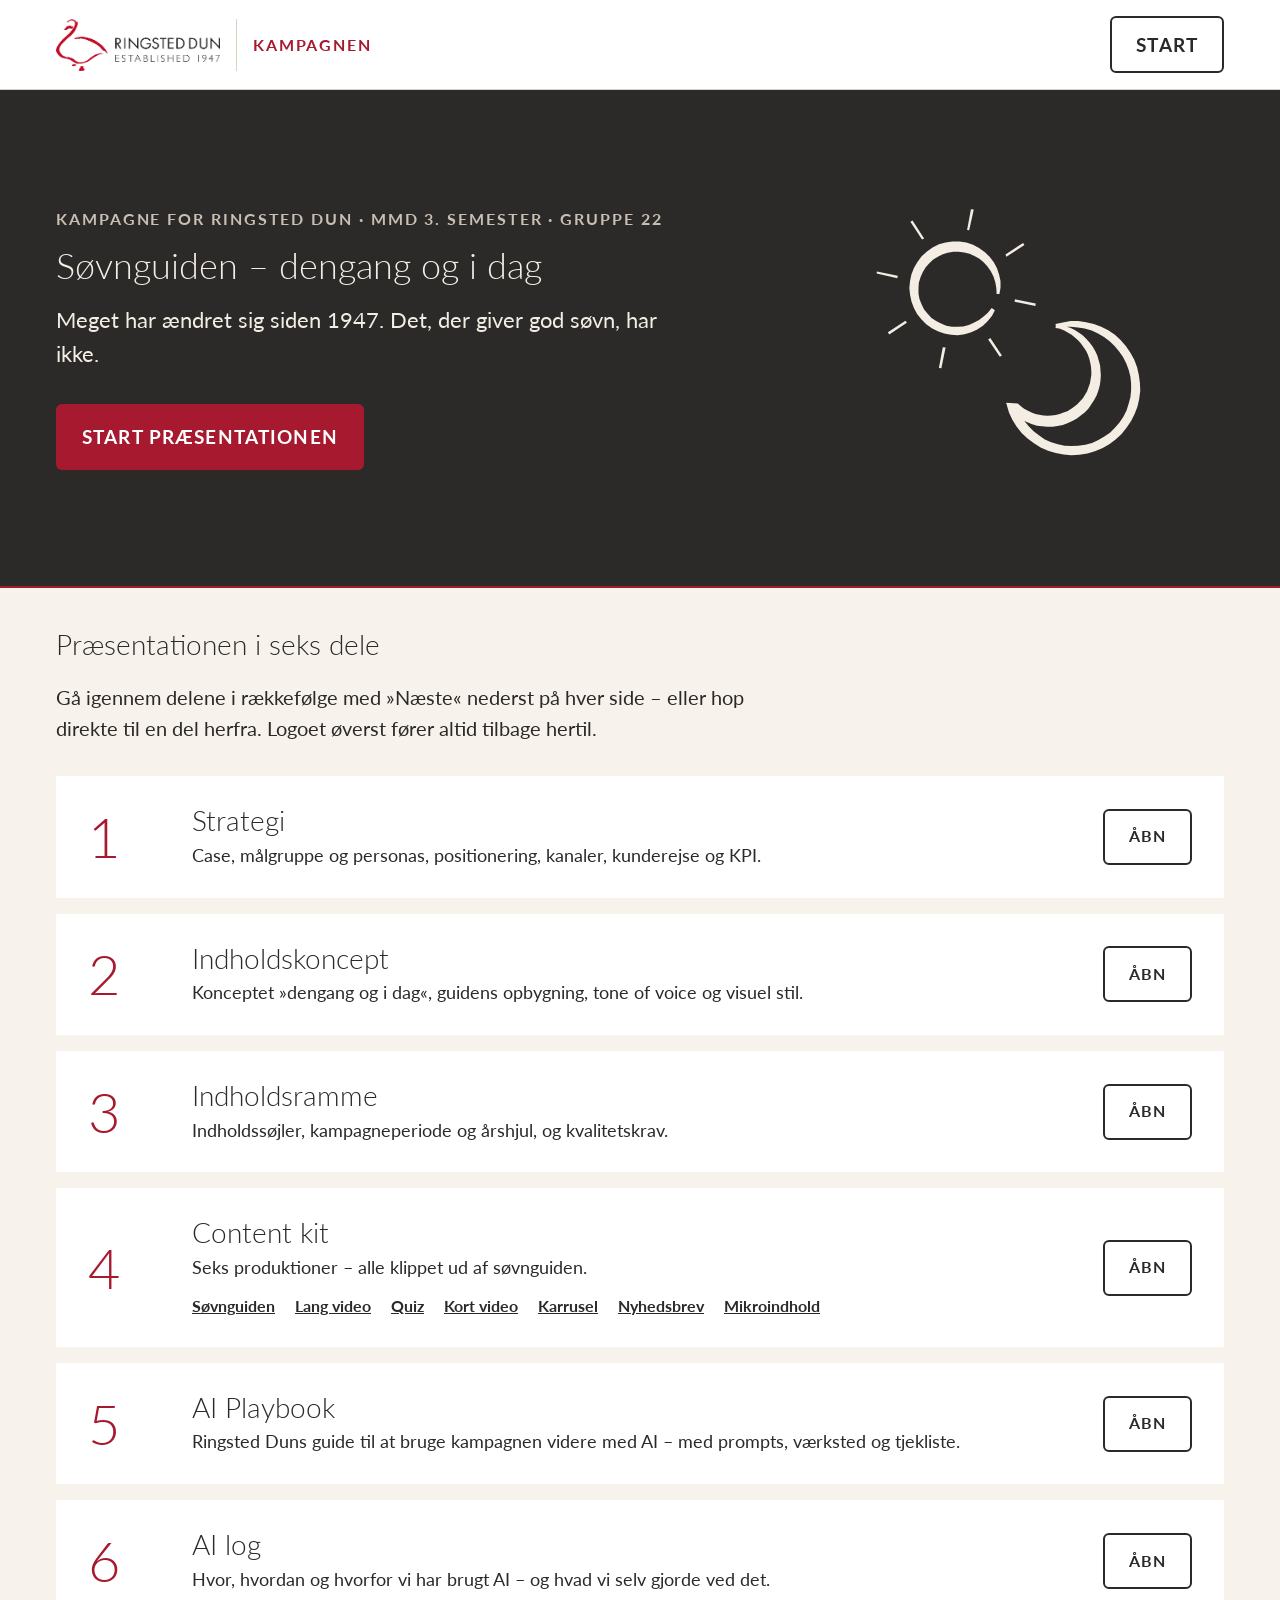
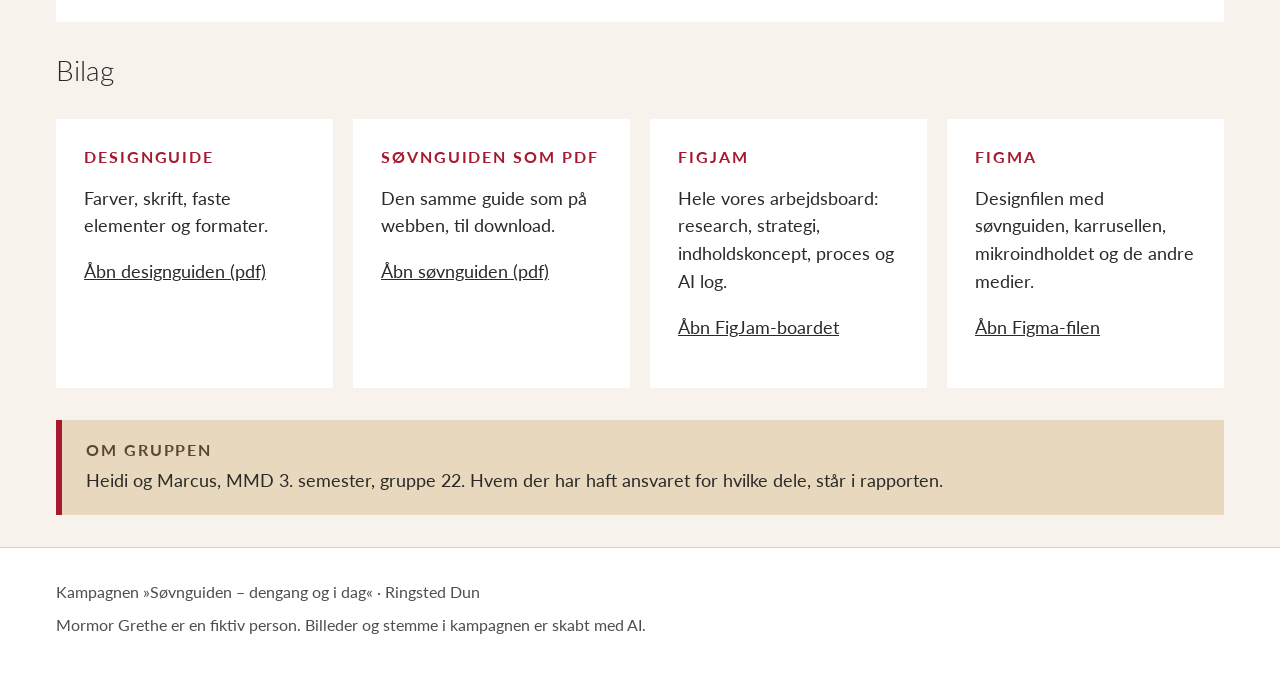
==== commit e0d4ec3c: "detaljer og finish" ====
--- a/index.html
+++ b/index.html
@@ -76,12 +76,12 @@
         <li class="kapitel">
           <div>
             <h3>Content kit</h3>
-            <p>Seks produktioner og mikroindhold – alle klippet ud af søvnguiden.</p>
+            <p>Seks produktioner – alle klippet ud af søvnguiden.</p>
             <ul class="kapitel__under" aria-label="Produktionerne">
               <li><a href="guide.html">Søvnguiden</a></li>
               <li><a href="content-kit.html#video">Lang video</a></li>
               <li><a href="quiz.html">Quiz</a></li>
-              <li><a href="content-kit.html#annonce">Videoannonce</a></li>
+              <li><a href="content-kit.html#kort-video">Kort video</a></li>
               <li><a href="content-kit.html#karrusel">Karrusel</a></li>
               <li><a href="content-kit.html#nyhedsbrev">Nyhedsbrev</a></li>
               <li><a href="content-kit.html#mikro">Mikroindhold</a></li>
@@ -110,7 +110,7 @@
         <article class="kort">
           <h3>Designguide</h3>
           <p>Farver, skrift, faste elementer og formater.</p>
-          <p><a href="../RD_Designguide.pdf">Åbn designguiden (pdf)</a></p>
+          <p><a href="pdf/designguide.pdf">Åbn designguiden (pdf)</a></p>
         </article>
         <article class="kort">
           <h3>Søvnguiden som pdf</h3>
--- a/css/praesentation.css
+++ b/css/praesentation.css
@@ -491,6 +491,29 @@
     gap: 1.5rem;
   }
 }
+.produktion__fuld {
+  grid-column: 1/-1;
+  padding-top: 2rem;
+  border-top: 1px solid #D8D1C6;
+  scroll-margin-top: 5rem;
+}
+.produktion__fuld h4 {
+  margin: 0 0 0.5rem;
+  font-size: 1.375rem;
+  font-weight: 300;
+}
+
+.produktion__del {
+  margin: 0;
+  font-family: "Lato", sans-serif;
+  font-size: 1rem;
+  font-weight: 700;
+  letter-spacing: 0.12em;
+  text-transform: uppercase;
+  color: #5B4632;
+  margin-bottom: 0.75rem;
+}
+
 .fakta-linje {
   display: grid;
   grid-template-columns: auto minmax(0, 1fr);
